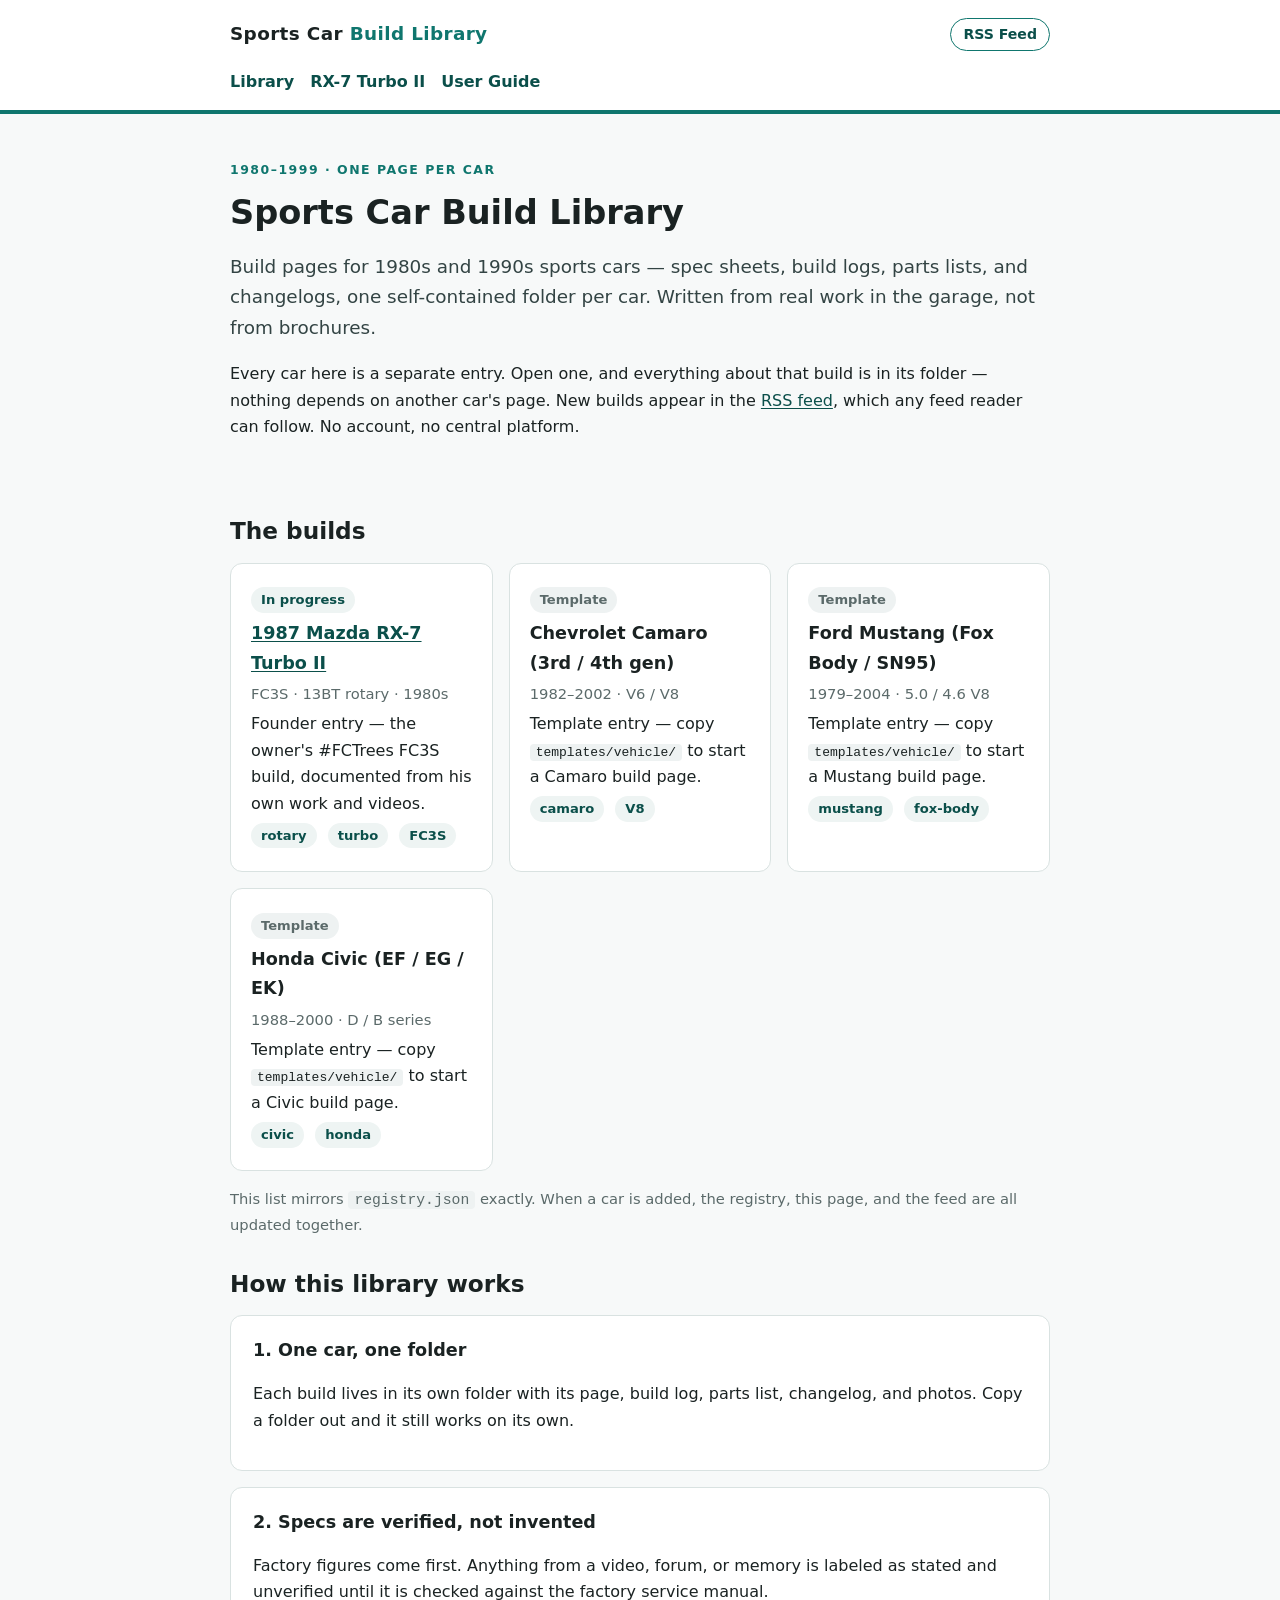
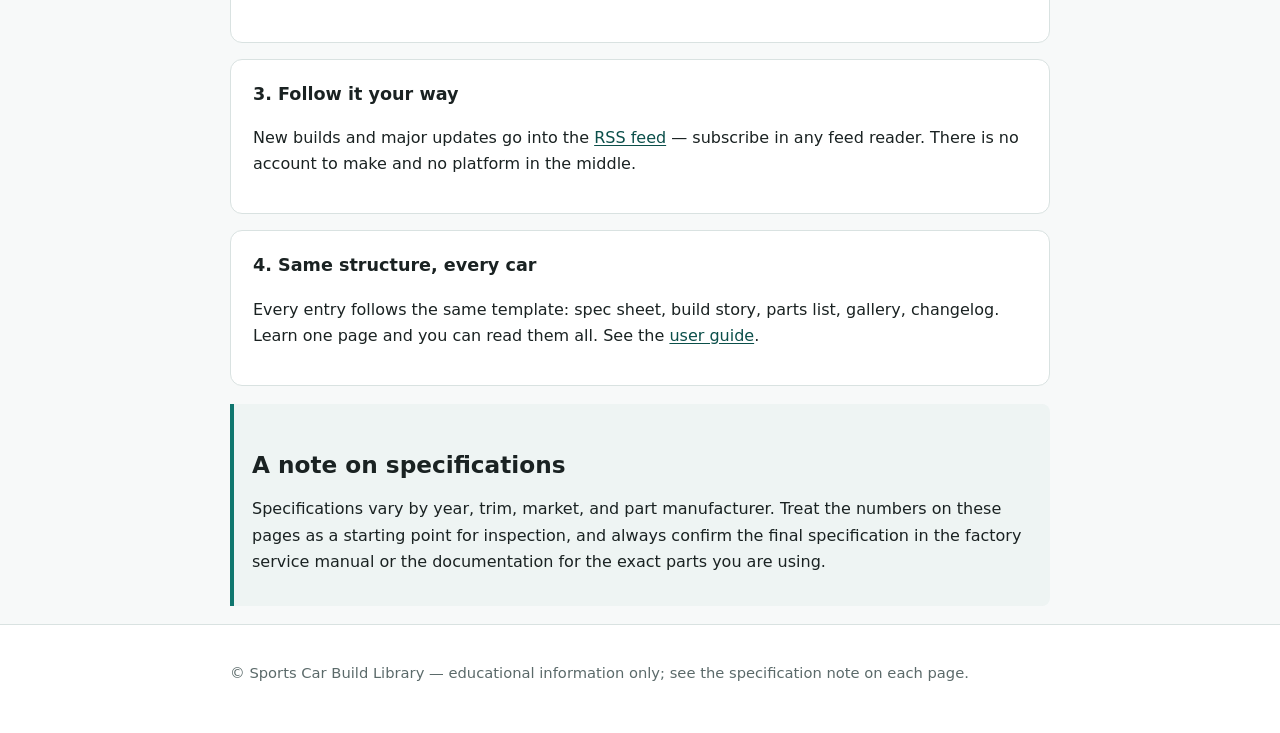
==== index.html @ 578185aa "Publish sports car build library Co-authored-by: Copilot <223556219+Copilot@users.noreply.github.com" ====
<!doctype html>
<html lang="en">
<head>
<meta charset="utf-8">
<meta name="viewport" content="width=device-width, initial-scale=1">
<title>Sports Car Build Library — 1980s &amp; 1990s Builds</title>
<meta name="description" content="1980s and 1990s sports car builds — one self-contained page per car. Mazda RX-7, Chevrolet Camaro, Ford Mustang, Honda Civic, and more.">
<link rel="stylesheet" href="styles.css">
<script type="application/ld+json">
{"@context":"https://schema.org","@type":"CollectionPage","name":"Sports Car Build Library","description":"1980s and 1990s sports car builds — one self-contained page per car.","about":["Mazda RX-7","Chevrolet Camaro","Ford Mustang","Honda Civic","Sports car builds"]}
</script>
</head>
<body>
<header class="site"><div class="wrap">
<div class="topbar"><a class="brand" href="index.html">Sports Car <span>Build Library</span></a><a href="feed.xml" class="feed-link">RSS Feed</a></div>
<nav class="main" aria-label="Main navigation"><a href="index.html">Library</a><a href="vehicles/1987-mazda-rx7-turbo-ii/">RX-7 Turbo II</a><a href="docs/user-guide.md">User Guide</a></nav>
</div></header>

<main class="wrap">
<section class="hero">
<p class="eyebrow">1980–1999 · One page per car</p>
<h1>Sports Car Build Library</h1>
<p class="lede">Build pages for 1980s and 1990s sports cars — spec sheets,
build logs, parts lists, and changelogs, one self-contained folder
per car. Written from real work in the garage, not from brochures.</p>
<p>Every car here is a separate entry. Open one, and everything about
that build is in its folder — nothing depends on another car's page.
New builds appear in the <a href="feed.xml">RSS feed</a>, which any
feed reader can follow. No account, no central platform.</p>
</section>

<section>
<h2>The builds</h2>
<div class="grid">
<article class="vehicle-card">
<p><span class="status status-in-progress">In progress</span></p>
<h3><a href="vehicles/1987-mazda-rx7-turbo-ii/">1987 Mazda RX-7 Turbo II</a></h3>
<p class="meta">FC3S · 13BT rotary · 1980s</p>
<p>Founder entry — the owner's #FCTrees FC3S build, documented from
his own work and videos.</p>
<p><span class="tag">rotary</span> <span class="tag">turbo</span> <span class="tag">FC3S</span></p>
</article>
<article class="vehicle-card">
<p><span class="status status-template">Template</span></p>
<h3>Chevrolet Camaro (3rd / 4th gen)</h3>
<p class="meta">1982–2002 · V6 / V8</p>
<p>Template entry — copy <code>templates/vehicle/</code> to start a
Camaro build page.</p>
<p><span class="tag">camaro</span> <span class="tag">V8</span></p>
</article>
<article class="vehicle-card">
<p><span class="status status-template">Template</span></p>
<h3>Ford Mustang (Fox Body / SN95)</h3>
<p class="meta">1979–2004 · 5.0 / 4.6 V8</p>
<p>Template entry — copy <code>templates/vehicle/</code> to start a
Mustang build page.</p>
<p><span class="tag">mustang</span> <span class="tag">fox-body</span></p>
</article>
<article class="vehicle-card">
<p><span class="status status-template">Template</span></p>
<h3>Honda Civic (EF / EG / EK)</h3>
<p class="meta">1988–2000 · D / B series</p>
<p>Template entry — copy <code>templates/vehicle/</code> to start a
Civic build page.</p>
<p><span class="tag">civic</span> <span class="tag">honda</span></p>
</article>
</div>
<p class="meta">This list mirrors <code>registry.json</code> exactly.
When a car is added, the registry, this page, and the feed are all
updated together.</p>
</section>

<section>
<h2>How this library works</h2>
<div class="card"><h3>1. One car, one folder</h3><p>Each build lives in its own folder with its page, build log, parts list, changelog, and photos. Copy a folder out and it still works on its own.</p></div>
<div class="card"><h3>2. Specs are verified, not invented</h3><p>Factory figures come first. Anything from a video, forum, or memory is labeled as stated and unverified until it is checked against the factory service manual.</p></div>
<div class="card"><h3>3. Follow it your way</h3><p>New builds and major updates go into the <a href="feed.xml">RSS feed</a> — subscribe in any feed reader. There is no account to make and no platform in the middle.</p></div>
<div class="card"><h3>4. Same structure, every car</h3><p>Every entry follows the same template: spec sheet, build story, parts list, gallery, changelog. Learn one page and you can read them all. See the <a href="docs/user-guide.md">user guide</a>.</p></div>
</section>

<section class="note">
<h2>A note on specifications</h2>
<p>Specifications vary by year, trim, market, and part manufacturer. Treat the numbers on these pages as a starting point for inspection, and always confirm the final specification in the factory service manual or the documentation for the exact parts you are using.</p>
</section>
</main>
<footer class="site"><div class="wrap"><p>© Sports Car Build Library — educational information only; see the specification note on each page.</p></div></footer>
</body>
</html>
---- styles.css ----
/* Sports Car Build Library — adapted from the Teals Unltd. Technical
   Library (tech/styles.css). Same variables and components, plus the
   library additions below. Portable, dependency-free. Copy this file
   with the HTML pages. No external fonts or scripts required. */
:root{
  --teal:#0f766e; --teal-dark:#0b4f4a; --ink:#1a2222; --muted:#5b6a6a;
  --paper:#ffffff; --soft:#eef4f3; --line:#d9e2e1; --amber:#b45309;
}
*{box-sizing:border-box}
body{margin:0;font-family:system-ui,-apple-system,Segoe UI,Roboto,Arial,sans-serif;color:var(--ink);line-height:1.65;background:#f7f9f9}
a{color:var(--teal-dark);text-underline-offset:2px}
a:hover{color:var(--teal)}
header.site{border-bottom:4px solid var(--teal);background:var(--paper)}
.wrap{max-width:860px;margin:0 auto;padding:0 20px}
.topbar{display:flex;flex-wrap:wrap;gap:12px;align-items:center;justify-content:space-between;padding:18px 0}
.brand{font-weight:800;letter-spacing:.02em;text-decoration:none;color:var(--ink);font-size:1.15rem}
.brand span{color:var(--teal)}
nav.main{display:flex;flex-wrap:wrap;gap:16px;padding:0 0 14px}
nav.main a{text-decoration:none;font-weight:600}
.hero{padding:34px 0 28px}
.hero p.lede{font-size:1.15rem;color:#334444}
.eyebrow{text-transform:uppercase;letter-spacing:.12em;font-size:.78rem;font-weight:700;color:var(--teal)}
h1{font-size:2.1rem;line-height:1.2;margin:.4rem 0 1rem}
h2{font-size:1.45rem;line-height:1.3;margin:2rem 0 .7rem}
h3{font-size:1.1rem;margin:1.5rem 0 .5rem}
main{padding:10px 0 40px}
.card{background:var(--paper);border:1px solid var(--line);border-radius:12px;padding:20px 22px;margin:16px 0}
.card h2,.card h3{margin-top:0}
.meta{color:var(--muted);font-size:.92rem}
.tag{display:inline-block;background:var(--soft);color:var(--teal-dark);border-radius:999px;padding:2px 10px;font-size:.82rem;font-weight:700;margin-right:6px}
.callout{border-left:4px solid var(--amber);background:#fff7ed;padding:14px 18px;margin:18px 0;border-radius:0 8px 8px 0}
.note{border-left:4px solid var(--teal);background:var(--soft);padding:14px 18px;margin:18px 0;border-radius:0 8px 8px 0}
table{border-collapse:collapse;width:100%;margin:14px 0}
th,td{border:1px solid var(--line);padding:9px 11px;text-align:left;vertical-align:top}
th{background:var(--soft)}
ul,ol{padding-left:22px}
code{background:#eef2f2;padding:1px 6px;border-radius:4px}
footer.site{border-top:1px solid var(--line);background:var(--paper);padding:22px 0 34px;color:var(--muted);font-size:.92rem}
.breadcrumb{font-size:.9rem;color:var(--muted);margin:18px 0 0}
.breadcrumb a{color:var(--muted)}
.post-nav{display:flex;justify-content:space-between;gap:16px;flex-wrap:wrap;margin-top:28px}

/* --- Library additions (new for this site; same palette) --- */
/* Vehicle grid on the library page: one card per car. */
.grid{display:grid;grid-template-columns:repeat(auto-fill,minmax(240px,1fr));gap:16px;margin:16px 0}
.vehicle-card{background:var(--paper);border:1px solid var(--line);border-radius:12px;padding:18px 20px}
.vehicle-card h3{margin:.4rem 0 .3rem}
.vehicle-card p{margin:.3rem 0}
/* Status pill: in-progress (teal), template (muted), complete (dark teal). */
.status{display:inline-block;border-radius:999px;padding:2px 10px;font-size:.82rem;font-weight:700}
.status-in-progress{background:var(--soft);color:var(--teal-dark)}
.status-template{background:#eef2f2;color:var(--muted)}
.status-complete{background:var(--teal);color:#fff}
/* Build gallery: figures stack on phones, two-up on wider screens. */
.gallery{display:grid;grid-template-columns:1fr;gap:16px;margin:16px 0}
.gallery figure{margin:0}
.gallery img{width:100%;height:auto;border-radius:12px;border:1px solid var(--line);display:block}
.gallery figcaption{color:var(--muted);font-size:.9rem;margin-top:6px}
@media(min-width:640px){.gallery{grid-template-columns:1fr 1fr}}
/* Feed button in the header / library page. */
.feed-link{display:inline-block;border:1px solid var(--teal);color:var(--teal-dark);border-radius:999px;padding:4px 12px;font-size:.88rem;font-weight:700;text-decoration:none}
.feed-link:hover{background:var(--soft)}
@media(max-width:600px){h1{font-size:1.7rem}.card{padding:16px}}
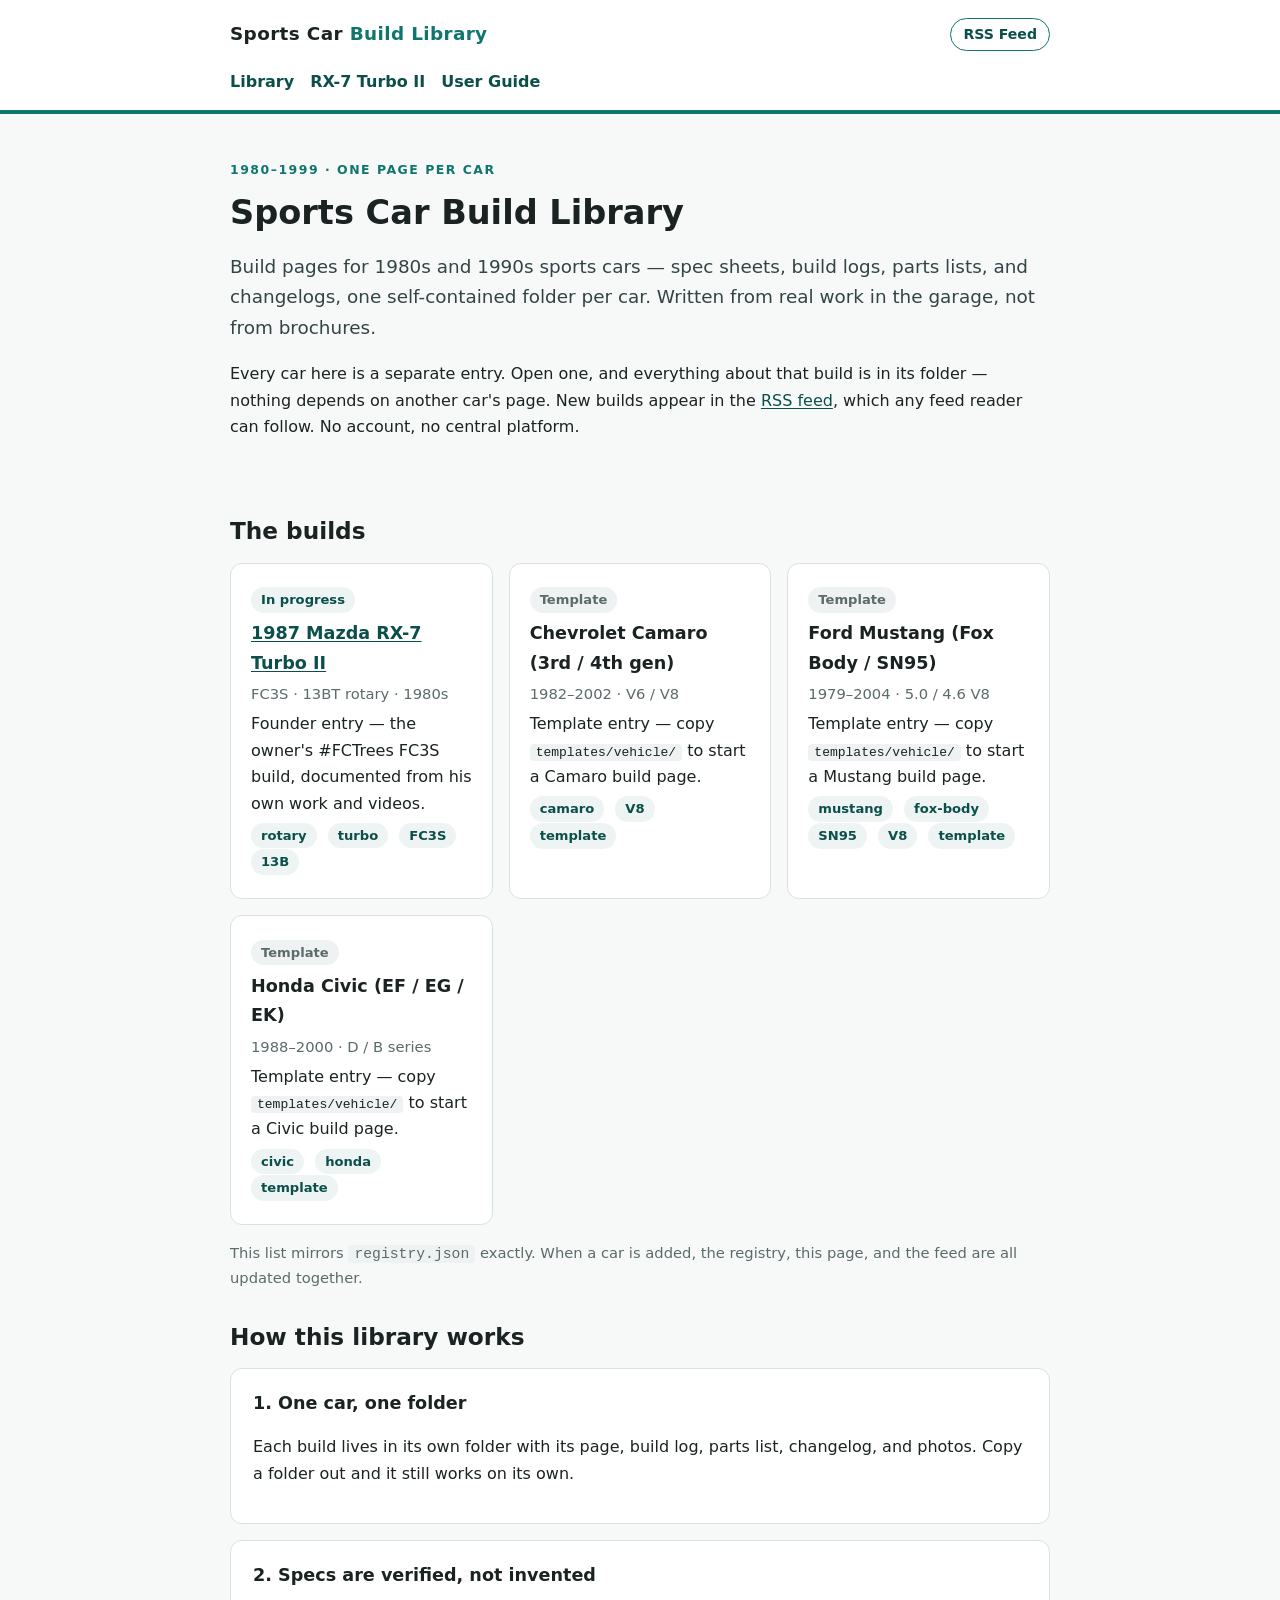
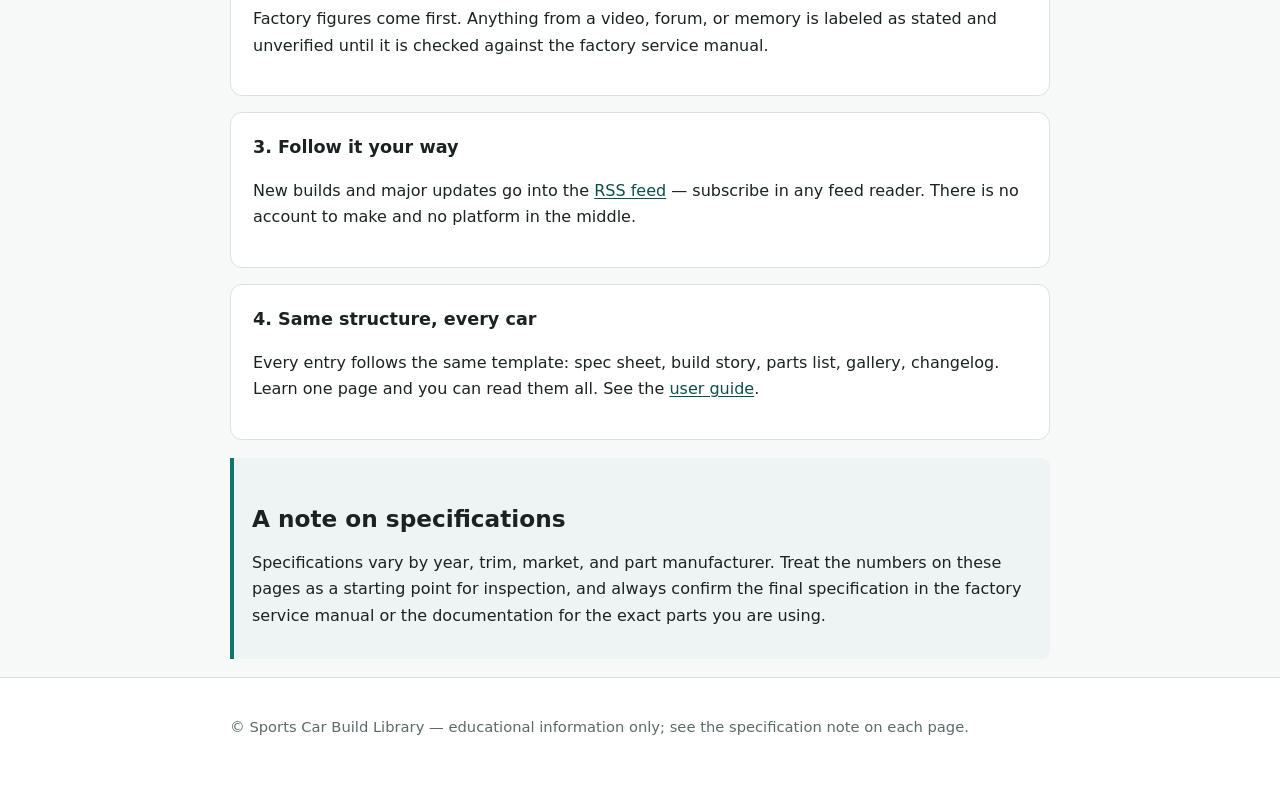
==== commit a9119b6c: "Sports Car Build Library — v1.1.2: verified founder entry, cleaned templates, fixed feed" ====
--- a/index.html
+++ b/index.html
@@ -3,6 +3,7 @@
 <head>
 <meta charset="utf-8">
 <meta name="viewport" content="width=device-width, initial-scale=1">
+<link rel="icon" href="data:image/svg+xml,%3Csvg xmlns='http://www.w3.org/2000/svg' viewBox='0 0 16 16'%3E%3Crect width='16' height='16' rx='3' fill='%230f766e'/%3E%3C/svg%3E">
 <title>Sports Car Build Library — 1980s &amp; 1990s Builds</title>
 <meta name="description" content="1980s and 1990s sports car builds — one self-contained page per car. Mazda RX-7, Chevrolet Camaro, Ford Mustang, Honda Civic, and more.">
 <link rel="stylesheet" href="styles.css">
@@ -38,7 +39,7 @@
 <p class="meta">FC3S · 13BT rotary · 1980s</p>
 <p>Founder entry — the owner's #FCTrees FC3S build, documented from
 his own work and videos.</p>
-<p><span class="tag">rotary</span> <span class="tag">turbo</span> <span class="tag">FC3S</span></p>
+<p><span class="tag">rotary</span> <span class="tag">turbo</span> <span class="tag">FC3S</span> <span class="tag">13B</span></p>
 </article>
 <article class="vehicle-card">
 <p><span class="status status-template">Template</span></p>
@@ -46,7 +47,7 @@
 <p class="meta">1982–2002 · V6 / V8</p>
 <p>Template entry — copy <code>templates/vehicle/</code> to start a
 Camaro build page.</p>
-<p><span class="tag">camaro</span> <span class="tag">V8</span></p>
+<p><span class="tag">camaro</span> <span class="tag">V8</span> <span class="tag">template</span></p>
 </article>
 <article class="vehicle-card">
 <p><span class="status status-template">Template</span></p>
@@ -54,7 +55,7 @@
 <p class="meta">1979–2004 · 5.0 / 4.6 V8</p>
 <p>Template entry — copy <code>templates/vehicle/</code> to start a
 Mustang build page.</p>
-<p><span class="tag">mustang</span> <span class="tag">fox-body</span></p>
+<p><span class="tag">mustang</span> <span class="tag">fox-body</span> <span class="tag">SN95</span> <span class="tag">V8</span> <span class="tag">template</span></p>
 </article>
 <article class="vehicle-card">
 <p><span class="status status-template">Template</span></p>
@@ -62,7 +63,7 @@
 <p class="meta">1988–2000 · D / B series</p>
 <p>Template entry — copy <code>templates/vehicle/</code> to start a
 Civic build page.</p>
-<p><span class="tag">civic</span> <span class="tag">honda</span></p>
+<p><span class="tag">civic</span> <span class="tag">honda</span> <span class="tag">template</span></p>
 </article>
 </div>
 <p class="meta">This list mirrors <code>registry.json</code> exactly.
